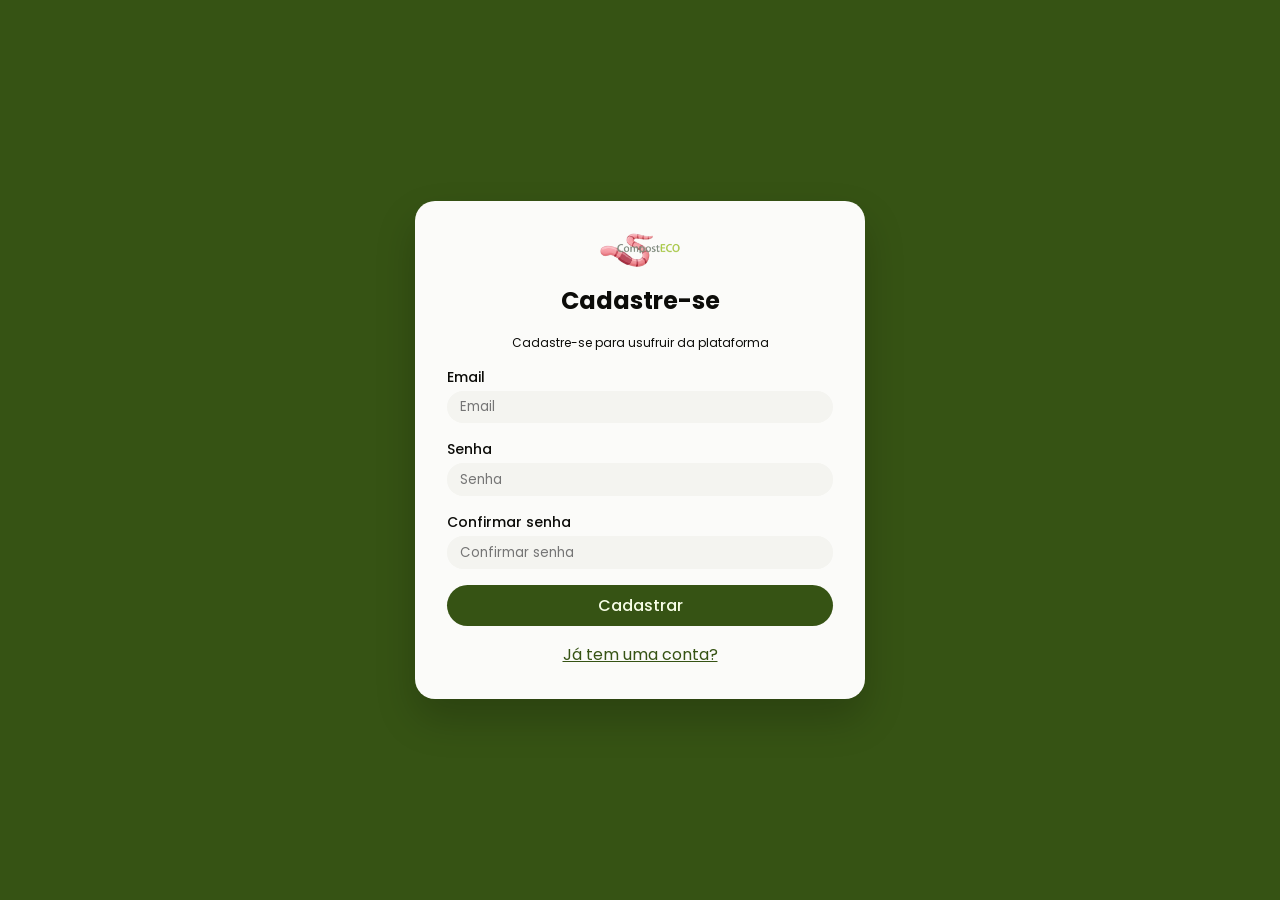
==== cadastro/index.html @ 426252c2 "fix: sign-in page styles" ====
<!DOCTYPE html>
<html lang="pt-BR">
<head>
  <meta charset="UTF-8">
  <meta name="viewport" content="width=device-width, initial-scale=1.0">
  <title>Cadastro</title>

  <!-- <link rel="stylesheet" href="style.css"> -->
  <link rel="stylesheet" href="../style.css">
  <link rel="stylesheet" href="../login/style.css">
</head>

<body>

  <!-- CADASTRO -->
  <main class="cadastro-page">

    <div class="cadastro-card">

      <img src="../public/images/logo.svg" alt="Logo">

      <h2 class="heading-lg">Cadastre-se</h2>
      <p class="body-xs">Cadastre-se para usufruir da plataforma</p>

      <span class="input-with-label">
        <label class="label-input">Email</label>
        <input type="email" placeholder="Email">
      </span>

      <span class="input-with-label">
        <label class="label-input">Senha</label>
        <input type="password" placeholder="Senha">
      </span>

      <span class="input-with-label">
        <label class="label-input">Confirmar senha</label>
        <input type="password" placeholder="Confirmar senha">
      </span>

      <button class="button-primary-dark">Cadastrar</button>

      <a id="link-criar-conta" class="link"><p>Já tem uma conta?</p></a>

    </div>

  </main>

</body>
</html>
---- cadastro/style.css ----
/* ===== VARIÁVEIS COMPLETAS ===== */
:root {
  --lime-50: #f7fee7;
  --lime-300: #BEF264;
  --lime-400: #A3E635;
  --lime-500: #84CC16;
  --lime-600: #65A30D;
  --lime-700: #4D7C0F;
  --lime-800: #3F6212;
  --lime-900: #365314;
  --lime-950: #1A2E05;

  --olive-50: #FBFBF9;
  --olive-100: #F4F4F0;
  --olive-400: #ABAB9C;
  --olive-900: #1D1D16;
  --olive-950: #0C0C09;

  --teal-200: #99F6E4;
  --teal-400: #2DD4BF;
  --teal-600: #0D9488;

  --danger-base: #EF4444;
  --danger-dark: #DC2626;
}

/* ===== RESET ===== */
* {
  margin: 0;
  padding: 0;
  box-sizing: border-box;
}

/* ===== BOTÕES ===== */
.button-primary-light {
  background-color: var(--lime-500);
  color: var(--lime-50);
  padding: 8px 16px;
  border-radius: 3rem;
  border: none;
  cursor: pointer;
}

.button-primary-dark {
  background-color: var(--lime-900);
  color: var(--lime-50);
  padding: 8px 16px;
  border-radius: 3rem;
  border: none;
  cursor: pointer;
}

/* ===== LINK ===== */
.link {
  color: var(--lime-950);
  text-decoration: underline;
  text-align: center;
}

/* ===== INPUT ===== */
.input-with-label {
  display: flex;
  flex-direction: column;
  gap: 6px;
}

.input-with-label input {
  background: var(--olive-100);
  padding: 12px;
  border-radius: 1rem;
  border: none;
}

/* ===== CADASTRO (LAYOUT) ===== */
.cadastro-page {
  background: var(--lime-900); /* verde escuro */
  min-height: 100vh;

  display: flex;
  justify-content: center;
  align-items: center;
}

.cadastro-card {
  background: var(--olive-50);
  padding: 32px;
  border-radius: 20px;
  width: 450px;

  display: flex;
  flex-direction: column;
  gap: 16px;
  text-align: center;

  box-shadow: 0 20px 40px rgba(0,0,0,0.2);
}

.cadastro-card img {
  width: 80px;
  margin: 0 auto;
}

.cadastro-card .input-with-label {
  text-align: left;
}

.cadastro-card button {
  width: 100%;
}
---- style.css ----
@import url('https://fonts.googleapis.com/css2?family=Poppins:ital,wght@0,100;0,200;0,300;0,400;0,500;0,600;0,700;0,800;0,900;1,100;1,200;1,300;1,400;1,500;1,600;1,700;1,800;1,900&display=swap');

/* PRÉ-CONFIGURAÇÕES */
:root {
  /* COLOURS */
  /* green */
  --lime-50: #f7fee7;
  --lime-300: #BEF264;
  --lime-400: #A3E635;
  --lime-500: #84CC16;
  --lime-600: #65A30D;
  --lime-700: #4D7C0F;
  --lime-800: #3F6212;
  --lime-900: #365314;
  --lime-950: #1A2E05;

  /* neutral */ 
  --olive-50: #FBFBF9;
  --olive-100: #F4F4F0;
  --olive-400: #ABAB9C;
  --olive-900: #1D1D16;
  --olive-950: #0C0C09;

  /* blue */
  --teal-200: #99F6E4;
  --teal-400: #2DD4BF;
  --teal-600: #0D9488;

  /* red */
  --danger-base: #EF4444;
  --danger-dark: #DC2626;

  /* FONT */
  --font-family-default: "Poppins", sans-serif;
}

* {
  font-family: var(--font-family-default);
  color: var(--olive-950);
  box-sizing: border-box;
  margin: 0;
  padding: 0;
  border: 0;
}

a {
  color: inherit;
  text-decoration: inherit;
}

ul {
  list-style: none;
}

.heading-lg {
  font-size: 1.5rem;
  font-weight: 700;
  line-height: 2.25rem;
}

.heading-md {
  font-size: 1.125rem;
  font-weight: 700;
  line-height: 1.75rem;
}

.heading-sm {
  font-size: 0.875rem;
  font-weight: 700;
  line-height: 1.25rem;
}

.action-md {
  font-size: 1rem;
  font-weight: 600;
  line-height: 1.5rem;
}

.action-sm {
  font-size: 0.875rem;
  font-weight: 600;
  line-height: 1.25rem;
}

.label-input {
  font-size: 0.875rem;
  font-weight: 500;
  line-height: 1.25rem;
}

.body-md {
  font-size: 1rem;
  font-weight: 400;
  line-height: 1.5rem;
}

.body-sm {
  font-size: 0.875rem;
  font-weight: 400;
  line-height: 1.25rem;
}

.body-xs {
  font-size: 0.75rem;
  font-weight: 400;
  line-height: 1rem;
}

.text-lime-950 {
  color: var(--lime-950);
}

.text-teal-600 {
  color: var(--teal-600);
}

.text-danger-base {
  color: var(--danger-base);
}

.button-primary-light {
  background-color: var(--lime-500);
  color: var(--lime-50);
  padding: 8px 16px;
  font-size: 1rem;
  font-weight: 500;
  border-radius: 3rem;
  border: none;
  cursor: pointer;
}

.button-primary-dark {
  background-color: var(--lime-900);
  color: var(--lime-50);
  padding: 8px 16px;
  font-size: 1rem;
  font-weight: 500;
  border-radius: 3rem;
  border: none;
  cursor: pointer;
}

.button-second {
  background-color: var(--olive-100);
  color: var(--lime-800);
  font-size: 1rem;
  padding: 8px 16px;
  font-weight: 400;
  border-radius: 3rem;
  border: none;
  cursor: pointer;
}

.button-ghost {
  background-color: var(--olive-100);
  color: var(--olive-50);
  font-size: 1rem;
  padding: 8px 16px;
  font-weight: 400;
  border-radius: 3rem;
  border: none;
  cursor: pointer;
}

.button-destructive {
  background-color: var(--danger-base);
  color: var(--olive-100);
  font-size: 1rem;
  padding: 8px 16px;
  font-weight: 400;
  border-radius: 3rem;
  border: none;
  cursor: pointer;
}

.link {
  color: var(--lime-900);
  text-decoration: underline;
  /* font-size: 1rem;
  padding: 8px 16px; */
  font-weight: 400;
  border: none;
  cursor: pointer;
}

.input-with-label {
  display: flex;
  flex-direction: column;
  gap: 4px;
}

.input-with-label > input {
  background: var(--olive-100);
  padding: 0.4rem 0.4rem 0.4rem 0.8rem;
  border-radius: 1rem;
}

/* HEADER */
header {
  width: 100dvw;
  max-width: 1020px;
  background: var(--lime-900);
  padding: 0.6rem 1rem;
  margin: 4px auto;
  border-radius: 10rem;
}

header > .container {
  width: 100%;
  display: flex;
  flex-direction: row;
  align-items: center;
  justify-content: space-between;
}

header > .container > nav {
  flex: 1;
  display: flex;
  justify-content: flex-end;
  padding-right: 4rem;
}

header > .container > nav > ul {
  display: flex;
  gap: 1.5rem;
}

header > .container > nav > ul > a {
  color: var(--olive-50);
}

header > .container > nav > ul > button, .button-primary-light {
  padding: 0.3rem 1.2rem;
}

/* SERVICES */
.services {
  padding: 10px;
}
  
.services .block {
  height: 300px;
  width: 800px;
  background-color: var(--lime-50);
  border-radius: 40px;
}
  
.services .block-title {
  color: var(--lime-900);
  padding: 10px;
  display: flex;
  text-align: center;
  justify-content: center;
  flex-direction: column;
  gap: 10px;
  height: 100px;
  width: 1000px;
}
  
.services .block-title .heading-lg {
  color: var(--lime-900);
}

.services .container-servicos {
  height: 800px;
  width: 100%;
  display: flex;
  justify-content: space-around;
  align-items: center;
  flex-direction: column;
}

.services .block h2{
  color: var(--lime-900);
  padding: 10px;
  display: flex;
  justify-content: center;
}

.services .minor-block{
  padding-left: 30px;
}

.services .minor-block-collective{
display: flex;
flex-direction: row;
margin-left: 5px;
}

.services .minor-block-text {
  display: flex;
  justify-content: space-evenly;
  flex-direction: column;
  height: 150px;
  width: 420px;
  margin: 20px;
  margin-left: 50px;
}

.services .minor-block-text span {
  padding-bottom: 5px;
}

.services .minor-block-collective .img {
  background-image: url("./public/images/monitoramento.PNG");
  background-size: cover;
  margin: 20px;
  margin-left: 5px;
  border-radius: 10%;
  height: 150px;
  width: 300px;
}

.services .minor-block-collective .img2 {
  background-image: url("./public/images/homens.PNG");
  background-size: cover;
  margin: 20px;
  margin-left: 5px;
  border-radius: 10%;
  height: 150px;
  width: 300px;
}

.services i {
  color: var(--lime-500);
 }
  
/*Sobre nós*/
.container-sobre .container-sobre {
    display: flex;
    max-width: 1100px;
    width: 100%;
    align-items: center;
    gap: 60px;
}


.container-sobre .coluna-texto {
    flex: 1;
}

.container-sobre .titulo-sobre {
    font-size: 28px;
    color: var(--lime-900); 
    margin-bottom: 25px;
    position: relative;
    display: inline-block;
}


.container-sobre .titulo-sobre::after {
    content: "";
    display: block;
    width: 100%;
    height: 3px;
    background-color: #8fb67c; 
    position: absolute;
    bottom: -5px;
}

.container-sobre .coluna-texto p {
    font-size: 16px;
    line-height: 1.6;
    color: #333;
    margin-bottom: 20px;
    text-align: justify;
}

.container-sobre .coluna-imagem {
    flex: 1;
    text-align: center;
}

.container-sobre .cabecalho-imagem {
    margin-bottom: 20px;
}

.container-sobre .destaque-verde {
    font-size: 32px;
    font-weight: bold;
    color: #333;
    letter-spacing: 1px;
}

.container-sobre .subtitulo-imagem {
    font-size: 18px;
    color: #555;
    margin-top: 5px;
}

.container-sobre .imagem-composteira {
    max-width: 100%;
    height: auto;
}

/* FOOTER */
footer {
  background-color: var(--lime-950);
}

footer * {
  color: var(--olive-50);
}

footer a {
  cursor: pointer;
  text-decoration: underline;
}

footer .ph {
  font-size: 1.5rem;
}

footer > .footer-container {
  padding: 2rem;
  display: flex;
  align-items: start;
  justify-content: space-between;
}

footer > .footer-container > .footer-section:nth-child(1){
  flex: 1;
  min-width: inherit;
} 

footer > .footer-container > .footer-section {
  flex: 2;
  display: flex;
  flex-direction: column;
  min-width: 165px;
}

footer .list {
  display: flex;
  flex-direction: column;
  align-items: start;
  gap: 4px;
}

footer .list > span {
  display: flex;
  align-items: center;
  gap: 4px;
}

footer > .copyright {
  width: 100%;
  display: flex;
  justify-content: center;
  padding: 12px;
  border-top: var(--olive-400) 1px solid
}
---- login/style.css ----
:root {
  --lime-50: #f7fee7;
  --lime-300: #BEF264;
  --lime-400: #A3E635;
  --lime-500: #84CC16;
  --lime-600: #65A30D;
  --lime-700: #4D7C0F;
  --lime-800: #3F6212;
  --lime-900: #365314;
  --lime-950: #1A2E05;

  --olive-50: #FBFBF9;
  --olive-100: #F4F4F0;
  --olive-400: #ABAB9C;
  --olive-900: #1D1D16;
  --olive-950: #0C0C09;

  --teal-200: #99F6E4;
  --teal-400: #2DD4BF;
  --teal-600: #0D9488;

  --danger-base: #EF4444;
  --danger-dark: #DC2626;
}

/* ===== CADASTRO (LAYOUT) ===== */
.cadastro-page {
  background: var(--lime-900); /* verde escuro */
  min-height: 100vh;

  display: flex;
  justify-content: center;
  align-items: center;
}

.cadastro-card {
  background: var(--olive-50);
  padding: 32px;
  border-radius: 20px;
  width: 450px;

  display: flex;
  flex-direction: column;
  gap: 16px;
  text-align: center;

  box-shadow: 0 20px 40px rgba(0,0,0,0.2);
}

.link-recuperar-senha {
  margin-left: auto;
}

#link-criar-conta p {
  color: var(--lime-900);
}

.cadastro-card img {
  width: 80px;
  margin: 0 auto;
}

.cadastro-card .input-with-label {
  text-align: left;
}
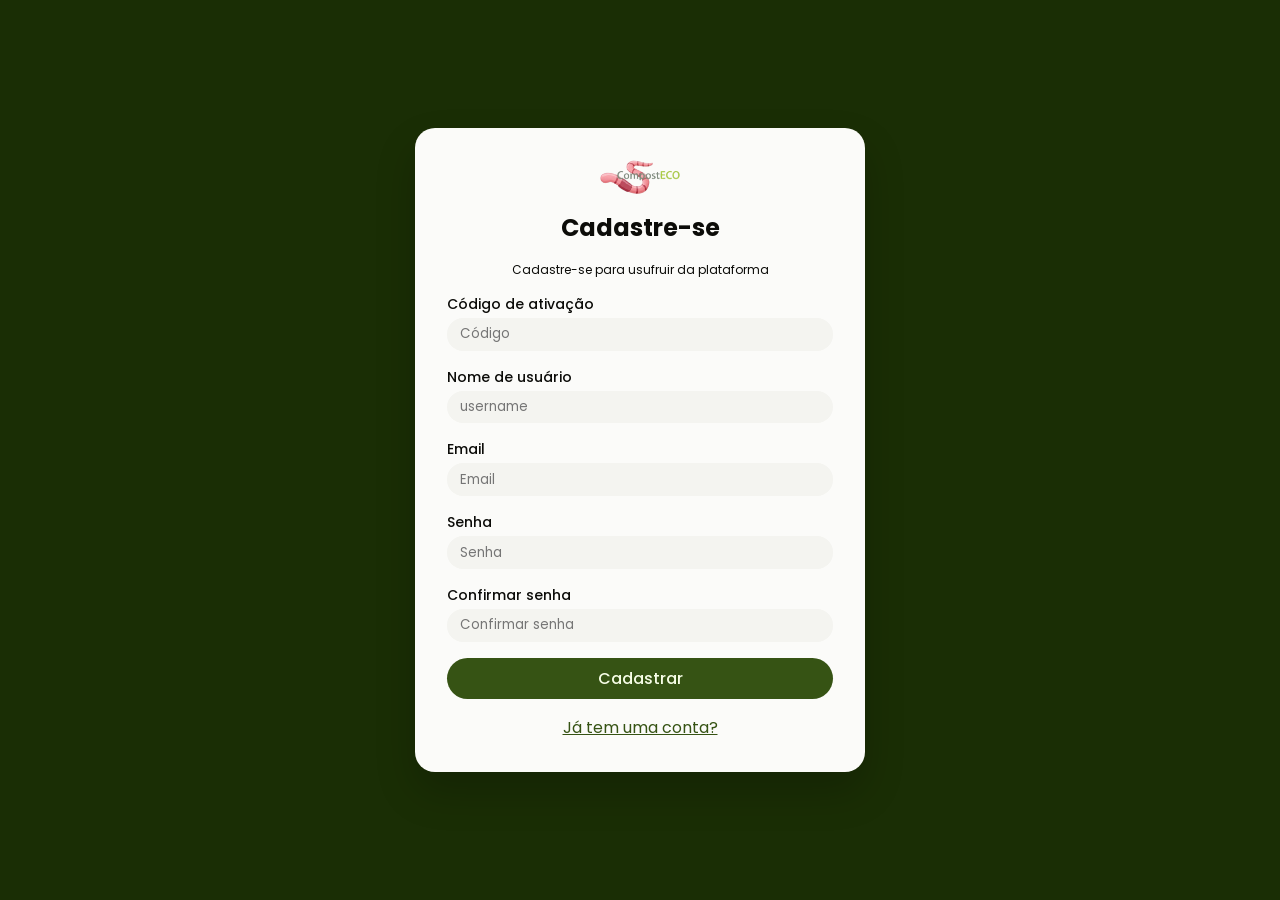
==== commit c8d40ccb: "fix: input ids" ====
--- a/cadastro/index.html
+++ b/cadastro/index.html
@@ -23,23 +23,33 @@
       <p class="body-xs">Cadastre-se para usufruir da plataforma</p>
 
       <span class="input-with-label">
-        <label class="label-input">Email</label>
-        <input type="email" placeholder="Email">
+        <label for="ipt_code" class="label-input">Código de ativação</label>
+        <input type="text" placeholder="Código" id="ipt_code">
       </span>
 
       <span class="input-with-label">
-        <label class="label-input">Senha</label>
-        <input type="password" placeholder="Senha">
+        <label class="label-input" for="ipt_username">Nome de usuário</label>
+        <input type="text" placeholder="username" id="ipt_username">
       </span>
 
       <span class="input-with-label">
-        <label class="label-input">Confirmar senha</label>
-        <input type="password" placeholder="Confirmar senha">
+        <label class="label-input" for="ipt_email">Email</label>
+        <input type="email" placeholder="Email" id="ipt_email">
+      </span>
+
+      <span class="input-with-label">
+        <label class="label-input" class="label-input" for="ipt_password">Senha</label>
+        <input type="password" placeholder="Senha" id="ipt_password">
+      </span>
+
+      <span class="input-with-label">
+        <label class="label-input" for="ipt_password_confirm">Confirmar senha</label>
+        <input type="password" placeholder="Confirmar senha" id="ipt_password_confirm">
       </span>
 
       <button class="button-primary-dark">Cadastrar</button>
 
-      <a id="link-criar-conta" class="link"><p>Já tem uma conta?</p></a>
+      <a href="../login/index.html" id="link-criar-conta" class="link"><p>Já tem uma conta?</p></a>
 
     </div>
 
--- a/login/style.css
+++ b/login/style.css
@@ -25,7 +25,7 @@
 
 /* ===== CADASTRO (LAYOUT) ===== */
 .cadastro-page {
-  background: var(--lime-900); /* verde escuro */
+  background: var(--lime-950); /* verde escuro */
   min-height: 100vh;
 
   display: flex;
